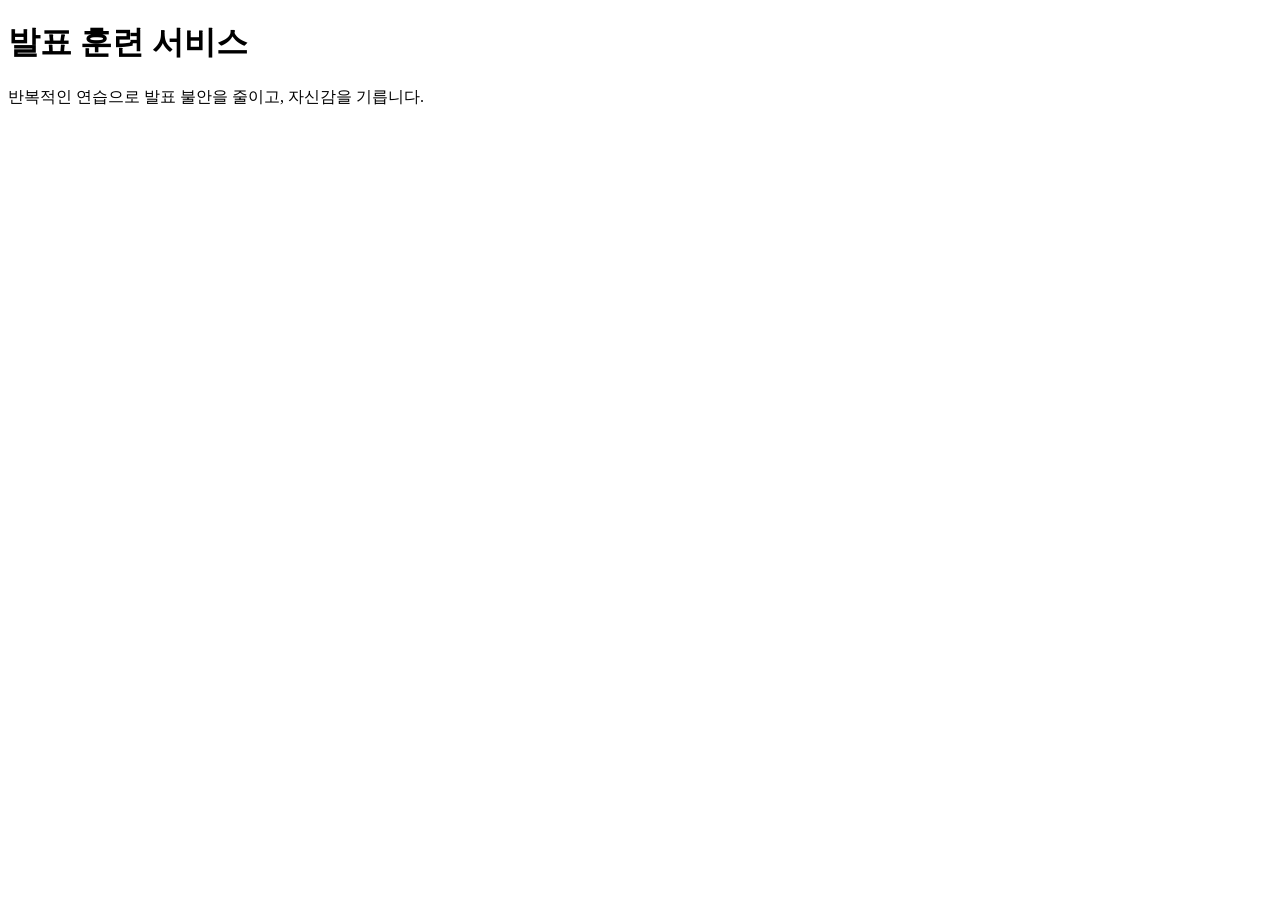
==== index.html @ d2996828 "내 웹 서비스 제목과 설명 입력" ====
<!doctype html>
<html lang="ko">
  <head>
    <meta charset="UTF-8" />
    <title>Re:hear</title>
  </head>

  <body>
    <h1>발표 훈련 서비스</h1>
    <p>반복적인 연습으로 발표 불안을 줄이고, 자신감을 기릅니다.</p>
  </body>
</html>
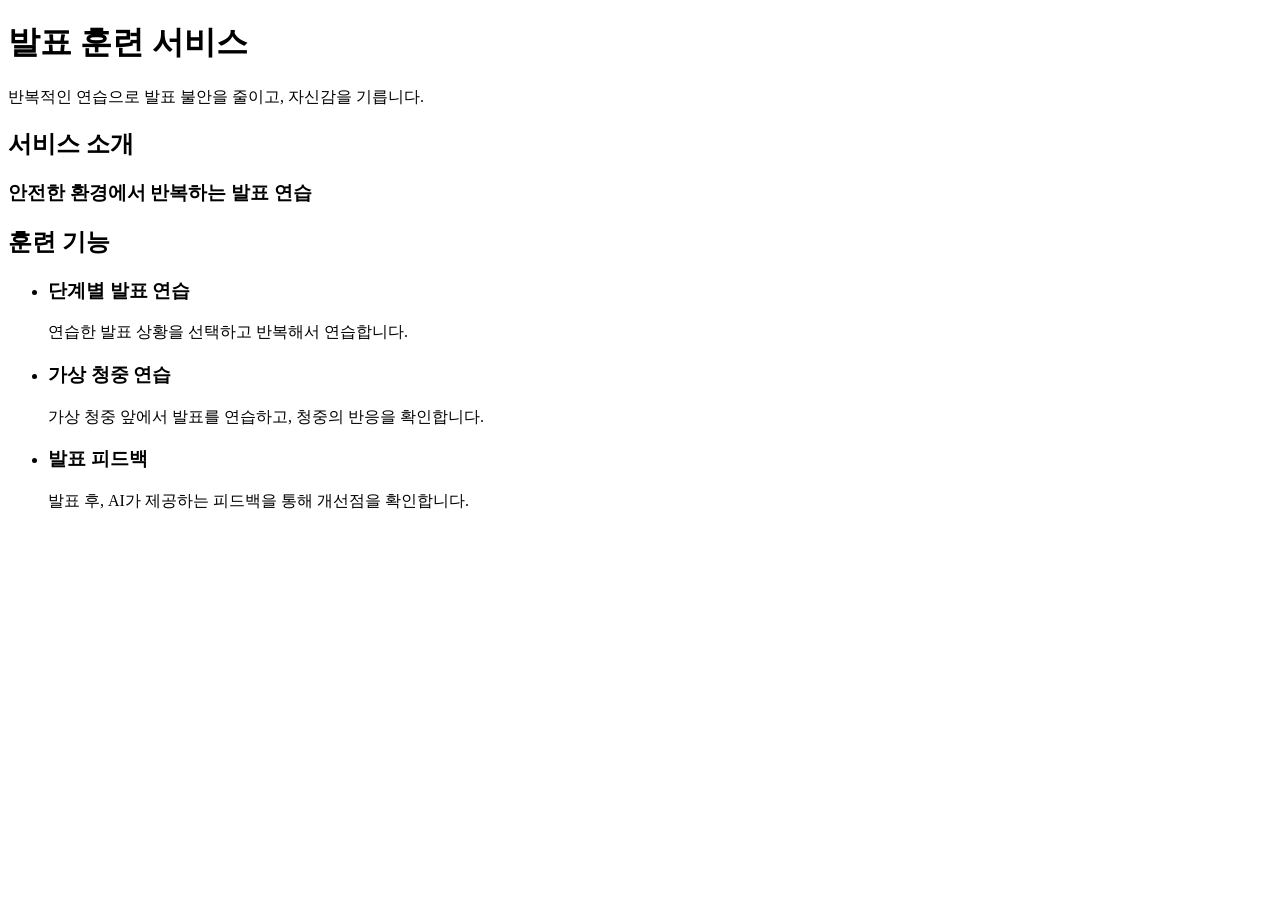
==== commit 34d22d8a: "h2기능, 3가지 li" ====
--- a/index.html
+++ b/index.html
@@ -6,7 +6,28 @@
   </head>
 
   <body>
-    <h1>발표 훈련 서비스</h1>
-    <p>반복적인 연습으로 발표 불안을 줄이고, 자신감을 기릅니다.</p>
+    <header>
+      <h1>발표 훈련 서비스</h1>
+      <p>반복적인 연습으로 발표 불안을 줄이고, 자신감을 기릅니다.</p>
+    </header>
+
+    <h2>서비스 소개</h2>
+    <h3>안전한 환경에서 반복하는 발표 연습</h3>
+
+    <h2>훈련 기능</h2>
+    <ul>
+      <li>
+        <h3>단계별 발표 연습</h3>
+        <p>연습한 발표 상황을 선택하고 반복해서 연습합니다.</p>
+      </li>
+      <li>
+        <h3>가상 청중 연습</h3>
+        <p>가상 청중 앞에서 발표를 연습하고, 청중의 반응을 확인합니다.</p>
+      </li>
+      <li>
+        <h3>발표 피드백</h3>
+        <p>발표 후, AI가 제공하는 피드백을 통해 개선점을 확인합니다.</p>
+      </li>
+    </ul>
   </body>
 </html>
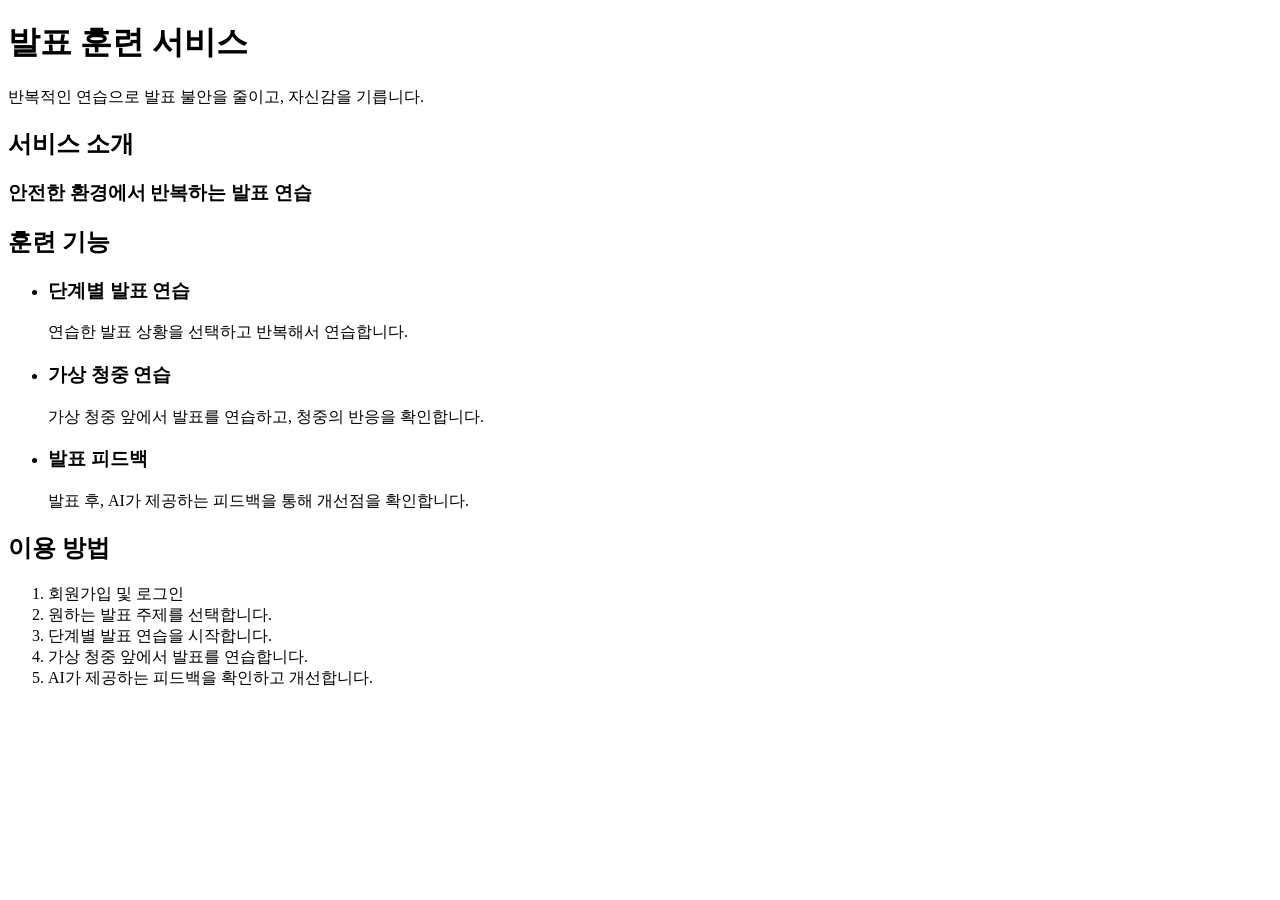
==== commit c45ec47d: "이용 방법" ====
--- a/index.html
+++ b/index.html
@@ -29,5 +29,14 @@
         <p>발표 후, AI가 제공하는 피드백을 통해 개선점을 확인합니다.</p>
       </li>
     </ul>
+
+    <h2>이용 방법</h2>
+    <ol>
+      <li>회원가입 및 로그인</li>
+      <li>원하는 발표 주제를 선택합니다.</li>
+      <li>단계별 발표 연습을 시작합니다.</li>
+      <li>가상 청중 앞에서 발표를 연습합니다.</li>
+      <li>AI가 제공하는 피드백을 확인하고 개선합니다.</li>
+    </ol>
   </body>
 </html>
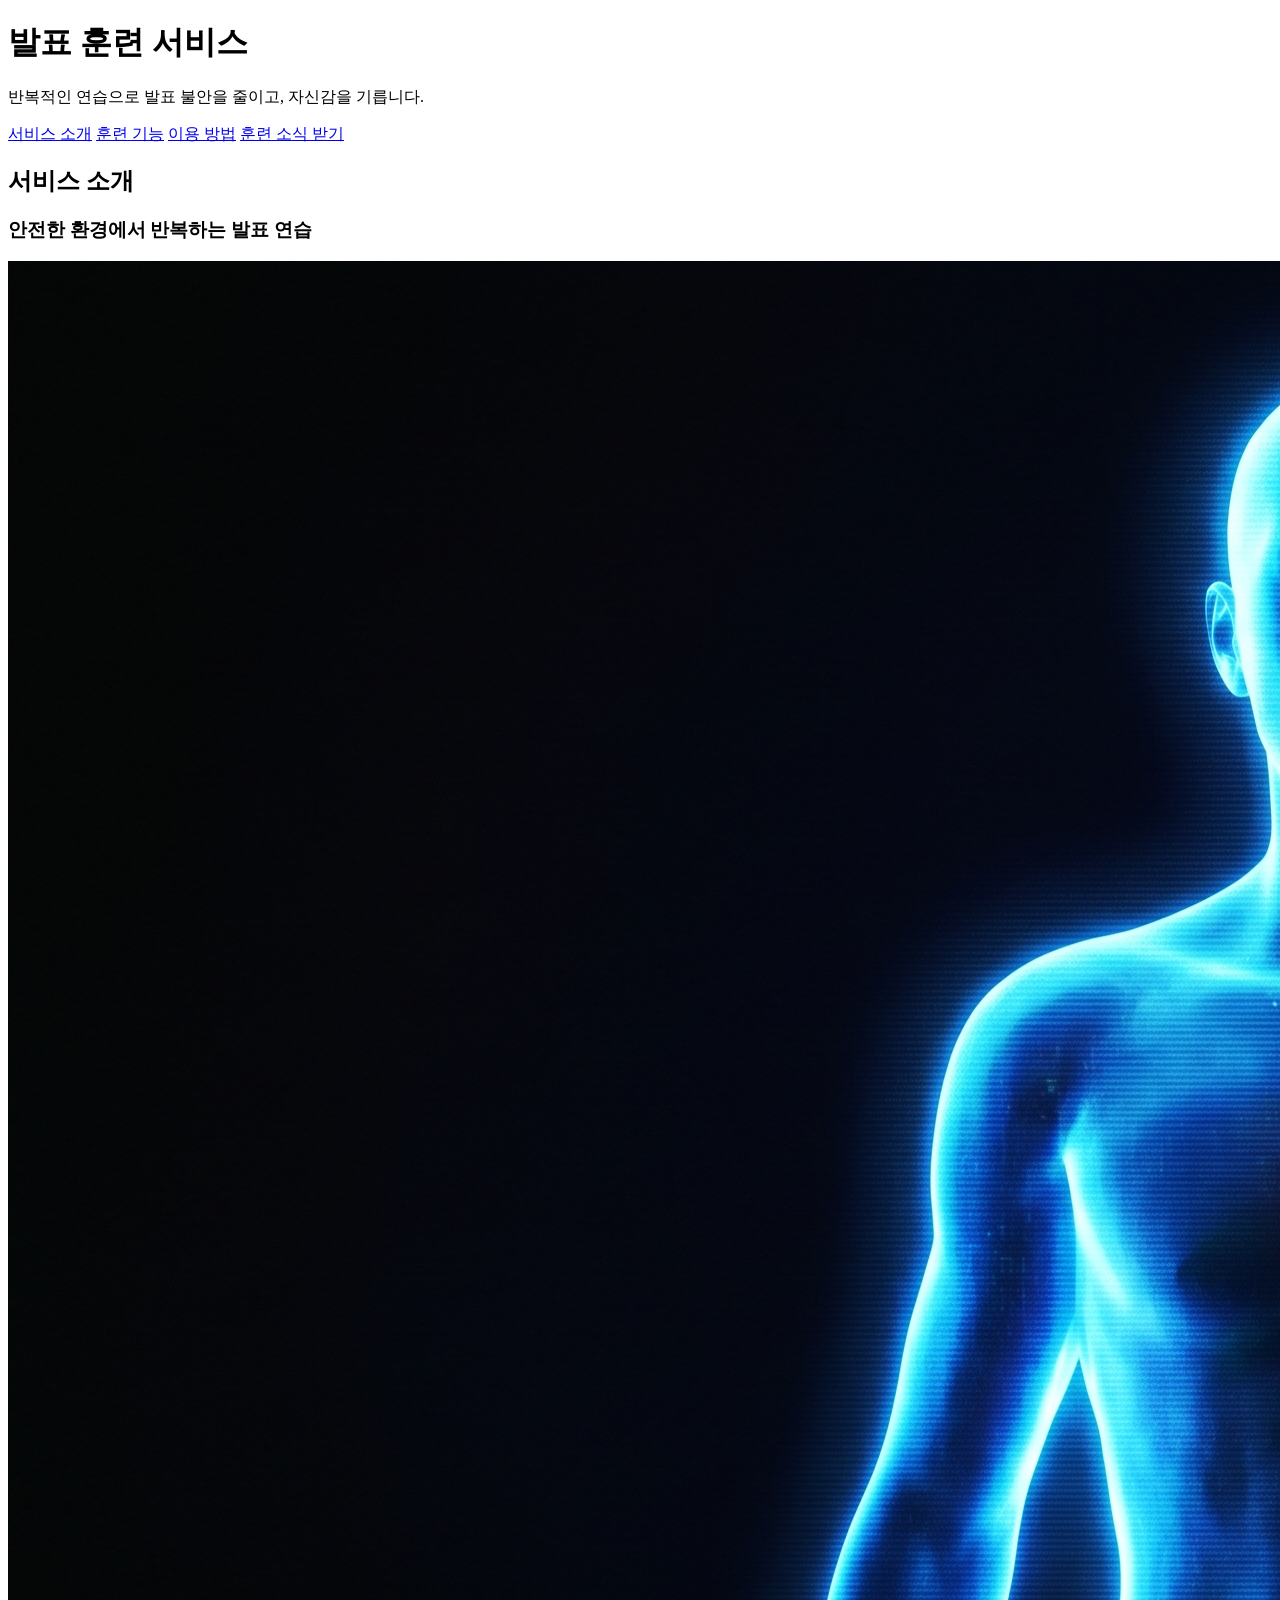
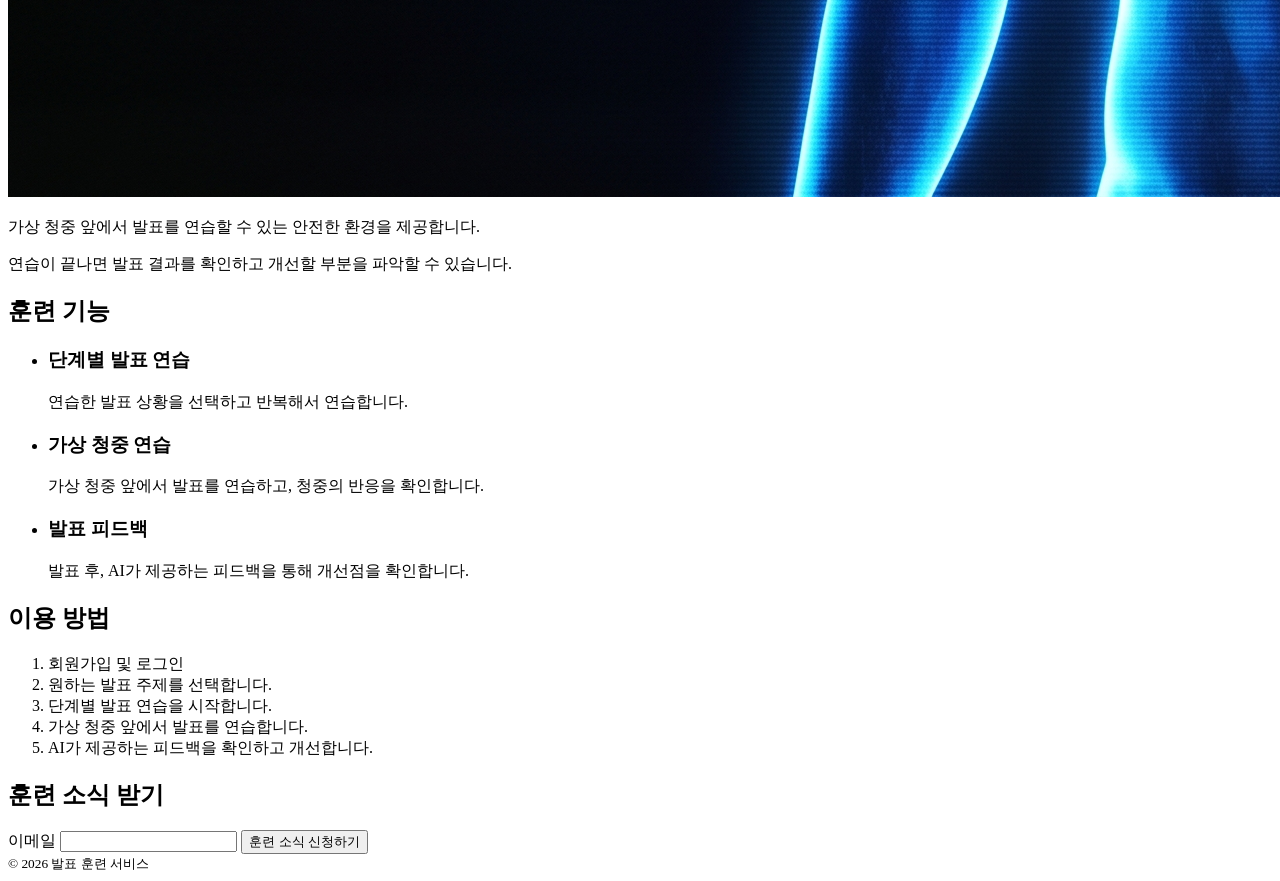
==== commit 989ef940: "2주차 작업" ====
--- a/index.html
+++ b/index.html
@@ -9,34 +9,64 @@
     <header>
       <h1>발표 훈련 서비스</h1>
       <p>반복적인 연습으로 발표 불안을 줄이고, 자신감을 기릅니다.</p>
+
+      <nav aria-label="주요 메뉴">
+        <a href="#about">서비스 소개</a>
+        <a href="#features">훈련 기능</a>
+        <a href="#steps">이용 방법</a>
+        <a href="#subscribe">훈련 소식 받기</a>
+      </nav>
     </header>
 
-    <h2>서비스 소개</h2>
-    <h3>안전한 환경에서 반복하는 발표 연습</h3>
+    <main>
+      <section id="about">
+        <h2>서비스 소개</h2>
+        <h3>안전한 환경에서 반복하는 발표 연습</h3>
+        <img src="assets/images/Q8GOXqxz.jpeg" alt="ai 생성 이미지" />
+        <p>가상 청중 앞에서 발표를 연습할 수 있는 안전한 환경을 제공합니다.</p>
+        <p>
+          연습이 끝나면 발표 결과를 확인하고 개선할 부분을 파악할 수 있습니다.
+        </p>
+      </section>
+      <section id="features">
+        <h2>훈련 기능</h2>
+        <ul>
+          <li>
+            <h3>단계별 발표 연습</h3>
+            <p>연습한 발표 상황을 선택하고 반복해서 연습합니다.</p>
+          </li>
+          <li>
+            <h3>가상 청중 연습</h3>
+            <p>가상 청중 앞에서 발표를 연습하고, 청중의 반응을 확인합니다.</p>
+          </li>
+          <li>
+            <h3>발표 피드백</h3>
+            <p>발표 후, AI가 제공하는 피드백을 통해 개선점을 확인합니다.</p>
+          </li>
+        </ul>
+      </section>
+      <section id="steps">
+        <h2>이용 방법</h2>
+        <ol>
+          <li>회원가입 및 로그인</li>
+          <li>원하는 발표 주제를 선택합니다.</li>
+          <li>단계별 발표 연습을 시작합니다.</li>
+          <li>가상 청중 앞에서 발표를 연습합니다.</li>
+          <li>AI가 제공하는 피드백을 확인하고 개선합니다.</li>
+        </ol>
+      </section>
+      <section id="subscribe">
+        <h2>훈련 소식 받기</h2>
+        <form>
+          <label for="email">이메일</label>
+          <input type="email" id="email" name="email" />
+          <button type="submit">훈련 소식 신청하기</button>
+        </form>
+      </section>
+    </main>
 
-    <h2>훈련 기능</h2>
-    <ul>
-      <li>
-        <h3>단계별 발표 연습</h3>
-        <p>연습한 발표 상황을 선택하고 반복해서 연습합니다.</p>
-      </li>
-      <li>
-        <h3>가상 청중 연습</h3>
-        <p>가상 청중 앞에서 발표를 연습하고, 청중의 반응을 확인합니다.</p>
-      </li>
-      <li>
-        <h3>발표 피드백</h3>
-        <p>발표 후, AI가 제공하는 피드백을 통해 개선점을 확인합니다.</p>
-      </li>
-    </ul>
-
-    <h2>이용 방법</h2>
-    <ol>
-      <li>회원가입 및 로그인</li>
-      <li>원하는 발표 주제를 선택합니다.</li>
-      <li>단계별 발표 연습을 시작합니다.</li>
-      <li>가상 청중 앞에서 발표를 연습합니다.</li>
-      <li>AI가 제공하는 피드백을 확인하고 개선합니다.</li>
-    </ol>
+    <footer>
+      <small>© 2026 발표 훈련 서비스</small>
+    </footer>
   </body>
 </html>
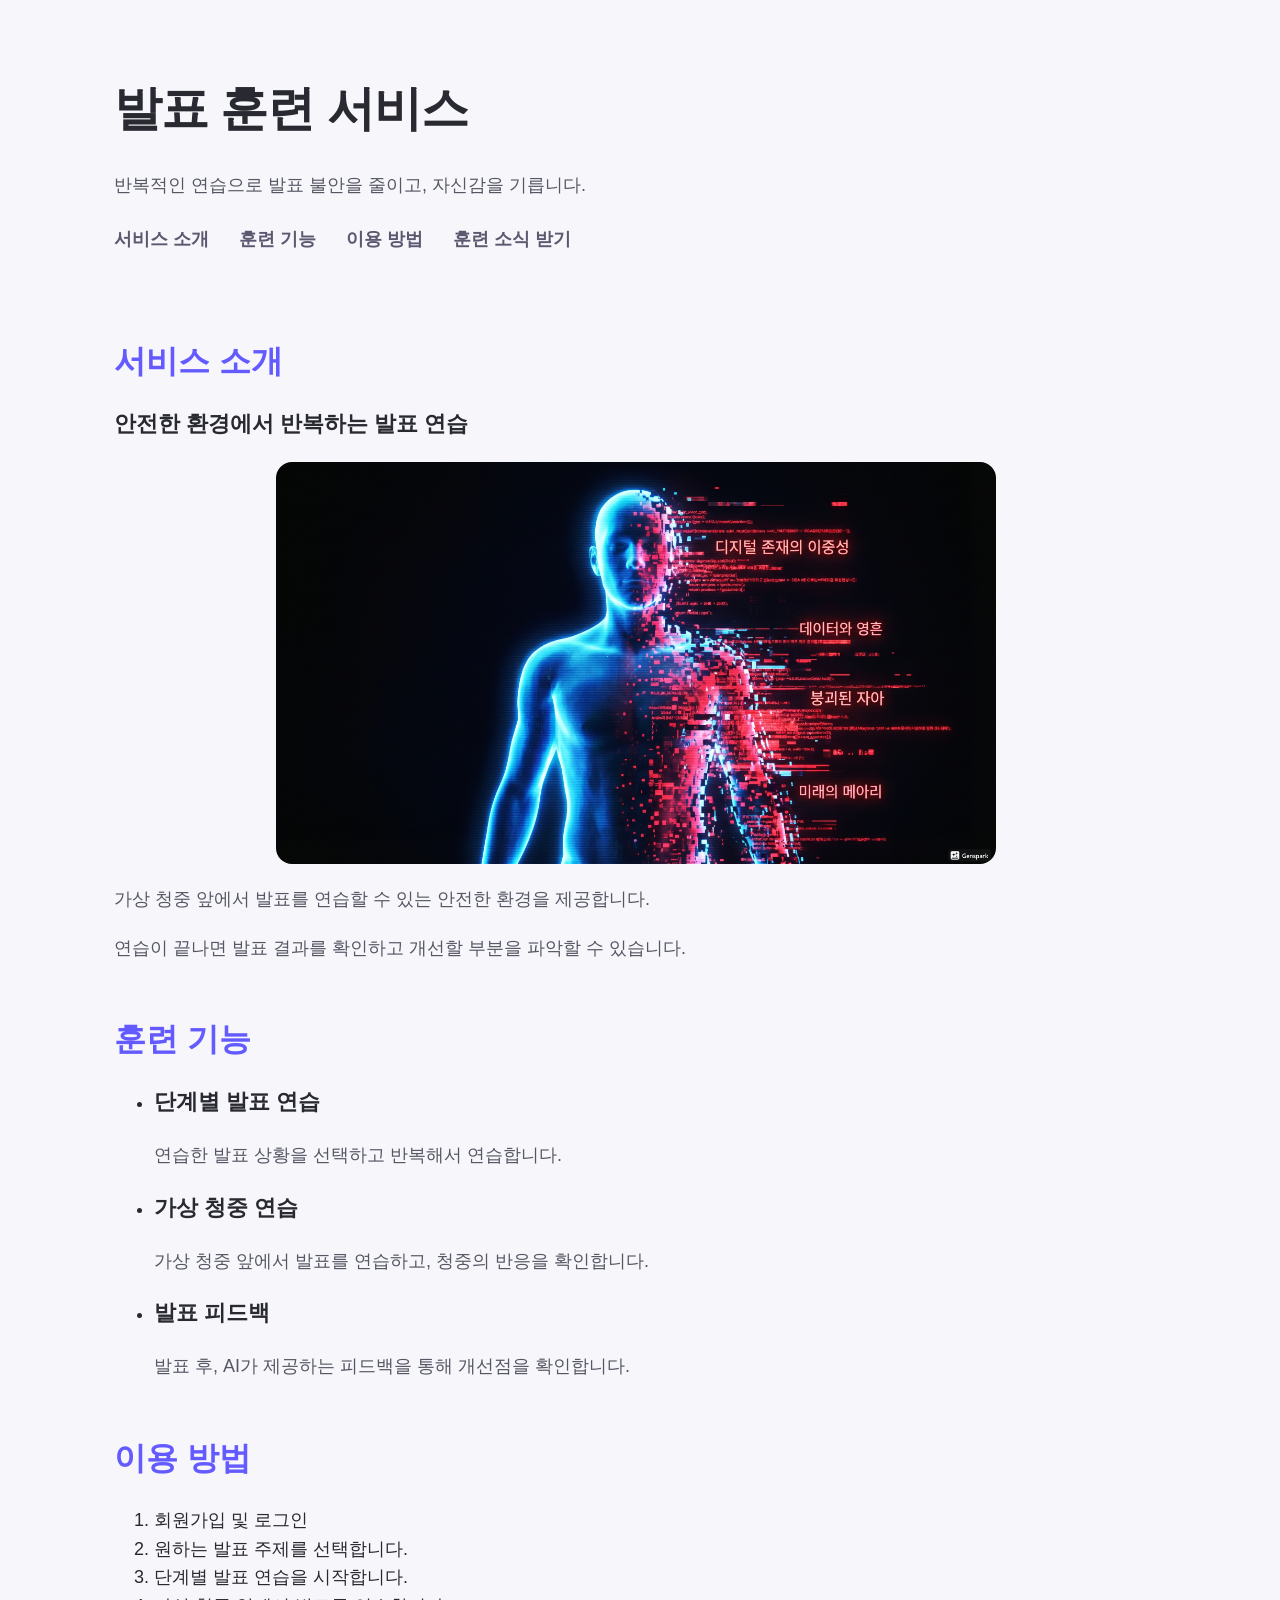
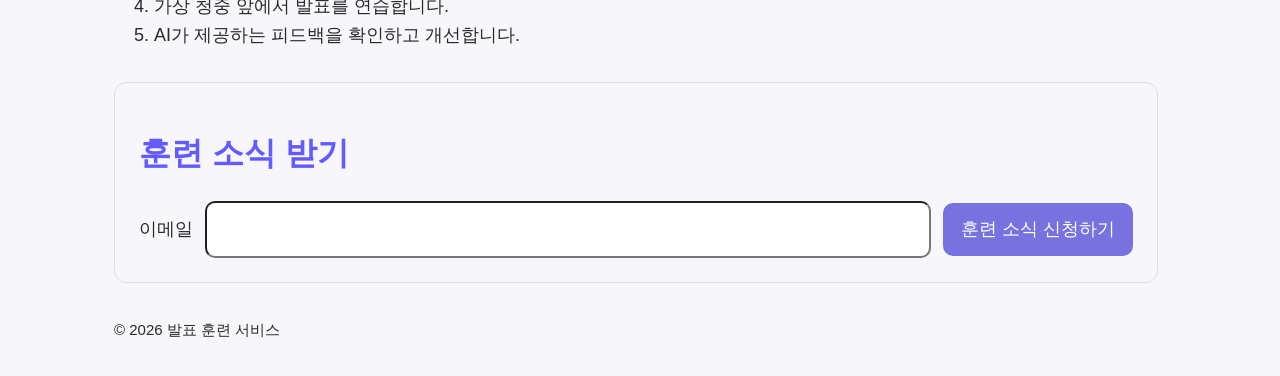
==== commit e1904ed6: "3주차 css 실습" ====
--- a/index.html
+++ b/index.html
@@ -3,9 +3,16 @@
   <head>
     <meta charset="UTF-8" />
     <title>Re:hear</title>
+    <link rel="stylesheet" href="style.css" />
   </head>
 
   <body>
+    <!--
+    사용자: 발표 불안이 있어 발표 훈련을 받으라는 사람
+    목적: 발표 훈련의 기능과 진행 방법을 이해한다
+    핵심 행동: 이메일을 입력해 발표 훈련 소식을 신청한다
+    정보 순서: 서비스 소개 > 훈련 기능 > 이용 방법 > 훈련 소식 받기
+    -->
     <header>
       <h1>발표 훈련 서비스</h1>
       <p>반복적인 연습으로 발표 불안을 줄이고, 자신감을 기릅니다.</p>
@@ -55,7 +62,7 @@
           <li>AI가 제공하는 피드백을 확인하고 개선합니다.</li>
         </ol>
       </section>
-      <section id="subscribe">
+      <section id="subscribe" class="subscribe-card">
         <h2>훈련 소식 받기</h2>
         <form>
           <label for="email">이메일</label>
--- a/style.css
+++ b/style.css
@@ -0,0 +1,132 @@
+body {
+  color: #292a31;
+  font-family: "Noto Sans KR", sans-serif;
+  font-size: 18px;
+  line-height: 1.6;
+  margin: 0;
+  background-color: #f7f7fb;
+}
+header,
+main,
+footer {
+  max-width: 1100px;
+  margin: 0 auto;
+  padding-left: 24px;
+  padding-right: 32px;
+}
+img {
+  display: block;
+  width: 100%;
+  max-width: 720px;
+  height: auto;
+  margin: 20px auto;
+  border-radius: 16px;
+}
+header {
+  padding-top: 48px;
+  padding-bottom: 32px;
+}
+section {
+  margin-top: 56px;
+}
+footer {
+  padding-top: 32px;
+  padding-bottom: 32px;
+}
+nav {
+  display: flex;
+  gap: 30px;
+  margin-top: 24px;
+}
+nav a {
+  color: #5b5870;
+  font-weight: 700;
+  text-decoration: none;
+}
+h1 {
+  font-size: 48px;
+  font-weight: 800;
+  line-height: 1.2;
+  letter-spacing: -0.02em;
+}
+h2 {
+  color: #635bff;
+  font-size: 32px;
+  font-weight: 800;
+  line-height: 1.3;
+}
+h3 {
+  font-size: 22px;
+  font-weight: 700;
+  line-height: 1.4;
+}
+p {
+  color: #555764;
+  line-height: 1.7;
+}
+.feature-list {
+  list-style-type: none;
+  padding-left: 0;
+  margin: 0;
+  display: flex;
+  align-items: stretch;
+  gap: 24px;
+}
+.feature-card {
+  flex: 1;
+  padding: 20px 24px;
+  margin-bottom: 0;
+  bottom: 1px solid #deddea;
+  border-radius: 12px;
+  background-color: #f4f3ff;
+}
+*,
+*::before,
+*::after {
+  box-sizing: border-box;
+}
+.subscribe-card {
+  padding: 24px;
+  margin-top: 32px;
+  border-color: #f4f3ff;
+  border: 1px solid #deddea;
+  border-radius: 12px;
+}
+form {
+  display: flex;
+  align-items: center;
+  gap: 12px;
+}
+input {
+  flex: 1;
+  min-width: 0;
+  font-size: 16px;
+  padding: 12px;
+  margin-bottom: 0;
+  bottom: 1px solid #b8b7c5;
+  border-radius: 10px;
+}
+input,
+button {
+  font: inherit;
+}
+button {
+  padding: 12px 18px;
+  border: 0;
+  border-radius: 10px;
+  color: #ffffff;
+  background-color: #7872e0;
+  cursor: pointer;
+}
+button:hover {
+  background-color: #4b43db;
+}
+button:focus,
+input:focus {
+  outline: 3px solid #b9b5ff;
+  outline-offset: 2px;
+}
+
+button:active {
+  transform: translateY(1px);
+}
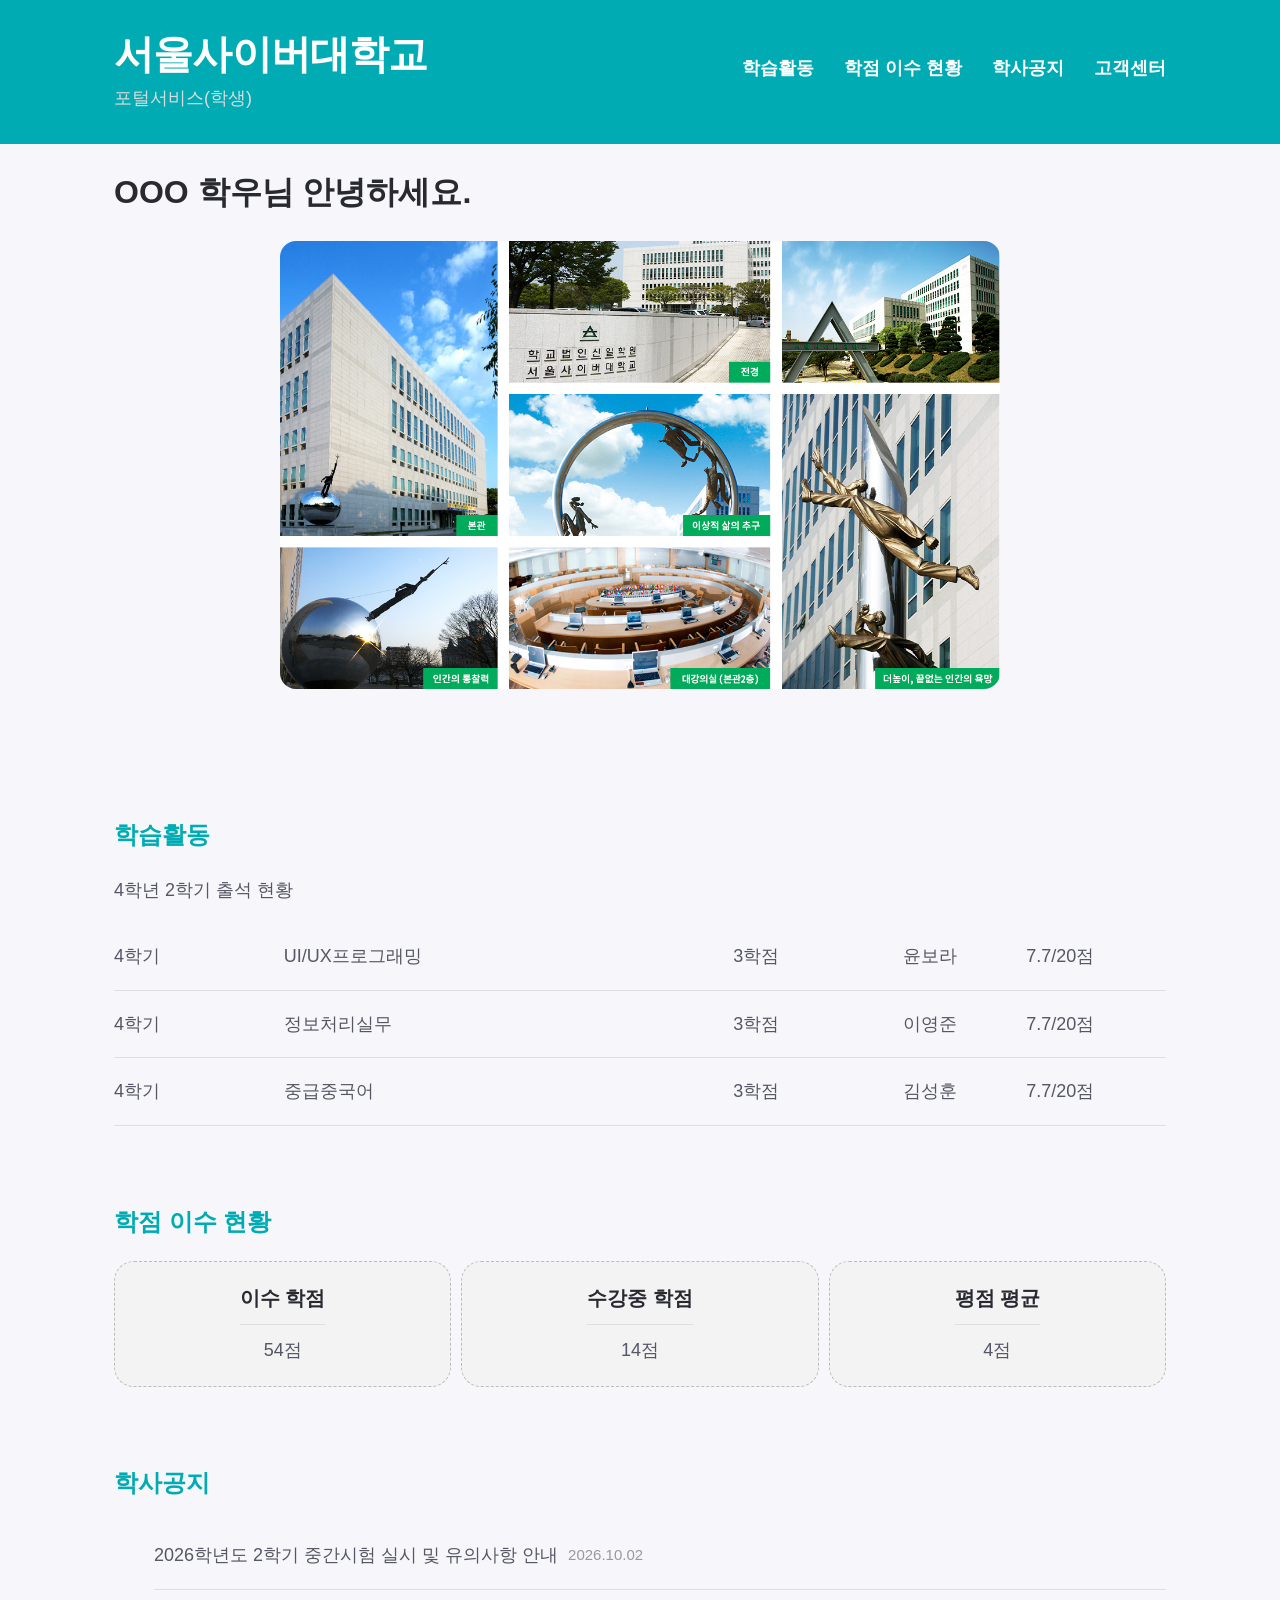
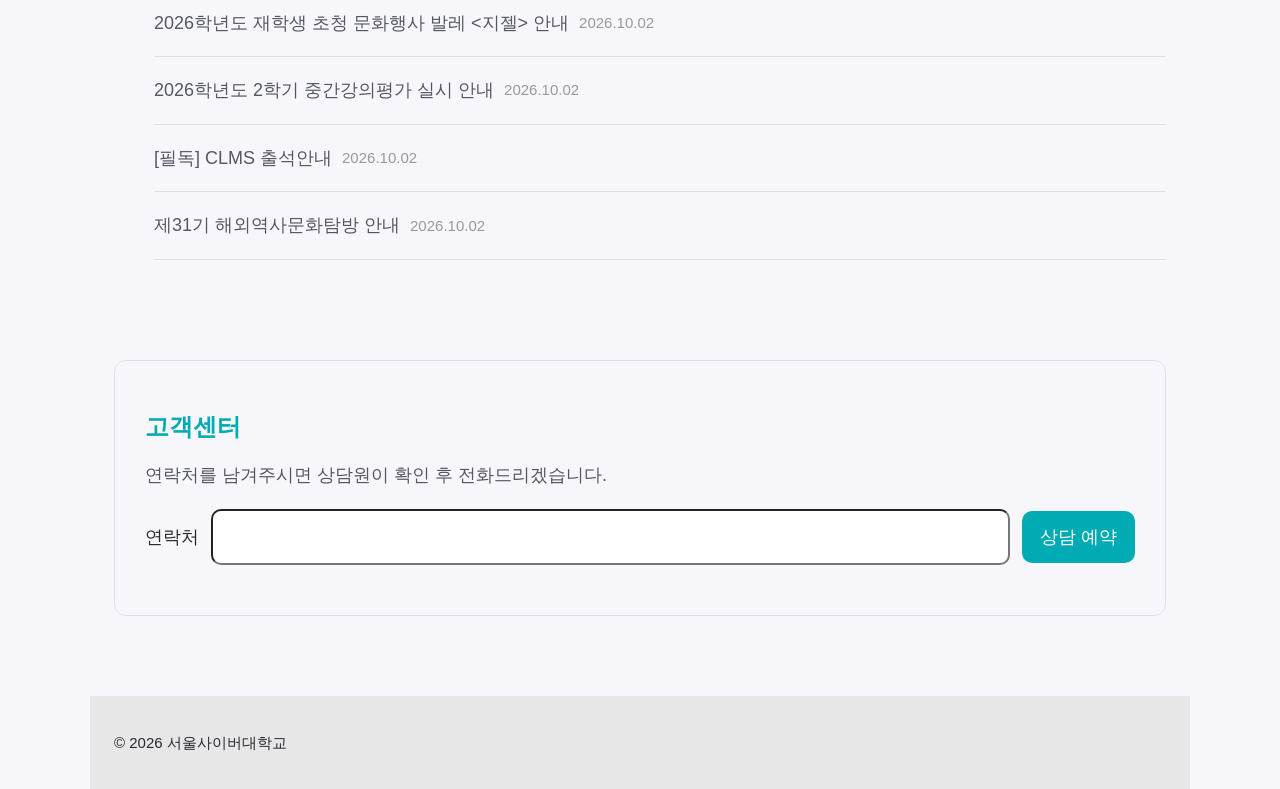
==== commit 83368dda: "4주차 | 반응형 웹페이지 구현 - 1주차 과제 피드백 내용 반영 - 4주차 과제 작업" ====
--- a/index.html
+++ b/index.html
@@ -4,76 +4,112 @@
     <meta charset="UTF-8" />
     <title>Re:hear</title>
     <link rel="stylesheet" href="style.css" />
+    <link rel="stylesheet" href="media.css" />
+    <meta name="viewport" content="width=device-width, initial-scale=1.0" />
   </head>
 
   <body>
-    <!--
-    사용자: 발표 불안이 있어 발표 훈련을 받으라는 사람
-    목적: 발표 훈련의 기능과 진행 방법을 이해한다
-    핵심 행동: 이메일을 입력해 발표 훈련 소식을 신청한다
-    정보 순서: 서비스 소개 > 훈련 기능 > 이용 방법 > 훈련 소식 받기
-    -->
     <header>
-      <h1>발표 훈련 서비스</h1>
-      <p>반복적인 연습으로 발표 불안을 줄이고, 자신감을 기릅니다.</p>
+      <div class="inner">
+        <div class="title">
+          <h1>서울사이버대학교</h1>
+          <p>포털서비스(학생)</p>
+        </div>
 
-      <nav aria-label="주요 메뉴">
-        <a href="#about">서비스 소개</a>
-        <a href="#features">훈련 기능</a>
-        <a href="#steps">이용 방법</a>
-        <a href="#subscribe">훈련 소식 받기</a>
-      </nav>
+        <nav aria-label="주요 메뉴">
+          <a href="#about">학습활동</a>
+          <a href="#score">학점 이수 현황</a>
+          <a href="#steps">학사공지</a>
+          <a href="#subscribe">고객센터</a>
+        </nav>
+      </div>
     </header>
 
     <main>
+      <h2>OOO 학우님 안녕하세요.</h2>
+      <img src="assets/images/img_campus1.jpg" alt="ai 생성 이미지" />
       <section id="about">
-        <h2>서비스 소개</h2>
-        <h3>안전한 환경에서 반복하는 발표 연습</h3>
-        <img src="assets/images/Q8GOXqxz.jpeg" alt="ai 생성 이미지" />
-        <p>가상 청중 앞에서 발표를 연습할 수 있는 안전한 환경을 제공합니다.</p>
-        <p>
-          연습이 끝나면 발표 결과를 확인하고 개선할 부분을 파악할 수 있습니다.
-        </p>
-      </section>
-      <section id="features">
-        <h2>훈련 기능</h2>
-        <ul>
+        <h3>학습활동</h3>
+        <p>4학년 2학기 출석 현황</p>
+        <ol class="about-list">
           <li>
-            <h3>단계별 발표 연습</h3>
-            <p>연습한 발표 상황을 선택하고 반복해서 연습합니다.</p>
+            <p>4학기</p>
+            <p>UI/UX프로그래밍</p>
+            <p>3학점</p>
+            <p>윤보라</p>
+            <p>7.7/20점</p>
           </li>
           <li>
-            <h3>가상 청중 연습</h3>
-            <p>가상 청중 앞에서 발표를 연습하고, 청중의 반응을 확인합니다.</p>
+            <p>4학기</p>
+            <p>정보처리실무</p>
+            <p>3학점</p>
+            <p>이영준</p>
+            <p>7.7/20점</p>
           </li>
           <li>
-            <h3>발표 피드백</h3>
-            <p>발표 후, AI가 제공하는 피드백을 통해 개선점을 확인합니다.</p>
+            <p>4학기</p>
+            <p>중급중국어</p>
+            <p>3학점</p>
+            <p>김성훈</p>
+            <p>7.7/20점</p>
+          </li>
+        </ol>
+      </section>
+      <section id="score">
+        <h3>학점 이수 현황</h3>
+        <ul class="features-list">
+          <li>
+            <h4>이수 학점</h4>
+            <p>54점</p>
+          </li>
+          <li>
+            <h4>수강중 학점</h4>
+            <p>14점</p>
+          </li>
+          <li>
+            <h4>평점 평균</h4>
+            <p>4점</p>
           </li>
         </ul>
       </section>
       <section id="steps">
-        <h2>이용 방법</h2>
-        <ol>
-          <li>회원가입 및 로그인</li>
-          <li>원하는 발표 주제를 선택합니다.</li>
-          <li>단계별 발표 연습을 시작합니다.</li>
-          <li>가상 청중 앞에서 발표를 연습합니다.</li>
-          <li>AI가 제공하는 피드백을 확인하고 개선합니다.</li>
+        <h3>학사공지</h3>
+        <ol class="steps-list">
+          <li>
+            <p>2026학년도 2학기 중간시험 실시 및 유의사항 안내</p>
+            <span>2026.10.02</span>
+          </li>
+          <li>
+            <p>2026학년도 재학생 초청 문화행사 발레 <지젤> 안내</p>
+            <span>2026.10.02</span>
+          </li>
+          <li>
+            <p>2026학년도 2학기 중간강의평가 실시 안내</p>
+            <span>2026.10.02</span>
+          </li>
+          <li>
+            <p>[필독] CLMS 출석안내</p>
+            <span>2026.10.02</span>
+          </li>
+          <li>
+            <p>제31기 해외역사문화탐방 안내</p>
+            <span>2026.10.02</span>
+          </li>
         </ol>
       </section>
       <section id="subscribe" class="subscribe-card">
-        <h2>훈련 소식 받기</h2>
+        <h3>고객센터</h3>
+        <p>연락처를 남겨주시면 상담원이 확인 후 전화드리겠습니다.</p>
         <form>
-          <label for="email">이메일</label>
-          <input type="email" id="email" name="email" />
-          <button type="submit">훈련 소식 신청하기</button>
+          <label for="tel">연락처</label>
+          <input type="tel" id="tel" name="tel" />
+          <button type="submit">상담 예약</button>
         </form>
       </section>
     </main>
 
     <footer>
-      <small>© 2026 발표 훈련 서비스</small>
+      <small>© 2026 서울사이버대학교</small>
     </footer>
   </body>
 </html>
--- a/style.css
+++ b/style.css
@@ -4,34 +4,59 @@
   font-size: 18px;
   line-height: 1.6;
   margin: 0;
+  padding: 0;
   background-color: #f7f7fb;
 }
-header,
 main,
 footer {
   max-width: 1100px;
   margin: 0 auto;
   padding-left: 24px;
-  padding-right: 32px;
+  padding-right: 24px;
 }
 img {
   display: block;
   width: 100%;
   max-width: 720px;
   height: auto;
-  margin: 20px auto;
+  margin: 20px auto 50px;
   border-radius: 16px;
 }
 header {
-  padding-top: 48px;
-  padding-bottom: 32px;
+  width: 100%;
+  background-color: #00abb3;
+}
+header .inner {
+  display: flex;
+  justify-content: space-between;
+  max-width: 1100px;
+  margin: 0 auto;
+  padding: 30px 24px;
+}
+header .title {
+  display: flex;
+  flex-direction: column;
+}
+header p {
+  margin: 5px 0 0;
+  color: #dbdbdb;
+}
+header h1 {
+  font-size: 40px;
+  font-weight: 800;
+  line-height: 1.2;
+  letter-spacing: -0.02em;
+  margin: 0;
+  color: #ffffff;
 }
 section {
-  margin-top: 56px;
+  padding-top: 56px;
 }
 footer {
   padding-top: 32px;
   padding-bottom: 32px;
+  background-color: #e7e7e7;
+  margin-top: 80px;
 }
 nav {
   display: flex;
@@ -39,38 +64,80 @@
   margin-top: 24px;
 }
 nav a {
-  color: #5b5870;
+  color: #ffffff;
   font-weight: 700;
   text-decoration: none;
 }
-h1 {
-  font-size: 48px;
-  font-weight: 800;
-  line-height: 1.2;
-  letter-spacing: -0.02em;
-}
 h2 {
-  color: #635bff;
   font-size: 32px;
+  font-weight: 700;
+  line-height: 1.4;
+}
+h3 {
+  font-size: 24px;
   font-weight: 800;
   line-height: 1.3;
-}
-h3 {
-  font-size: 22px;
-  font-weight: 700;
-  line-height: 1.4;
+  color: #00abb3;
 }
 p {
   color: #555764;
   line-height: 1.7;
 }
-.feature-list {
+.about-list {
+  padding: 0;
+  margin: 0;
+}
+.about-list li {
+  display: flex;
+  align-items: center;
+  gap: 30px;
+  white-space: nowrap;
+  border-bottom: 1px solid #dfdfdf;
+}
+.about-list li p:nth-child(1) {
+  width: 15%;
+}
+.about-list li p:nth-child(2) {
+  width: 45%;
+}
+.about-list li p:nth-child(3) {
+  width: 15%;
+}
+.about-list li p:nth-child(4) {
+  width: 10%;
+}
+.about-list li p:nth-child(5) {
+  width: 15%;
+}
+.features-list {
   list-style-type: none;
   padding-left: 0;
   margin: 0;
-  display: flex;
-  align-items: stretch;
-  gap: 24px;
+  display: grid;
+  grid-auto-flow: column;
+  align-items: center;
+  gap: 10px;
+  justify-content: stretch;
+}
+.features-list li {
+  display: flex;
+  flex-direction: column;
+  align-items: center;
+  background: #f3f3f3;
+  padding: 20px;
+  border-radius: 20px;
+  border: 1px dashed #bcbcbc;
+}
+.features-list li h4 {
+  margin: 0;
+  font-size: 20px;
+  padding-bottom: 10px;
+  margin-bottom: 10px;
+  border-bottom: 1px solid #dfdfdf;
+}
+.features-list li p {
+  margin: 0;
+  font-size: 18px;
 }
 .feature-card {
   flex: 1;
@@ -80,17 +147,30 @@
   border-radius: 12px;
   background-color: #f4f3ff;
 }
+.steps-list li {
+  display: flex;
+  align-items: center;
+  gap: 10px;
+  border-bottom: 1px solid #dfdfdf;
+}
+.steps-list li span {
+  font-size: 15px;
+  color: #999999;
+}
 *,
 *::before,
 *::after {
   box-sizing: border-box;
 }
 .subscribe-card {
-  padding: 24px;
-  margin-top: 32px;
+  padding: 50px 30px;
+  margin-top: 100px;
   border-color: #f4f3ff;
   border: 1px solid #deddea;
   border-radius: 12px;
+}
+.subscribe-card h3 {
+  margin: 0;
 }
 form {
   display: flex;
@@ -115,15 +195,15 @@
   border: 0;
   border-radius: 10px;
   color: #ffffff;
-  background-color: #7872e0;
+  background-color: #00abb3;
   cursor: pointer;
 }
 button:hover {
-  background-color: #4b43db;
+  background-color: #008b92;
 }
 button:focus,
 input:focus {
-  outline: 3px solid #b9b5ff;
+  outline: 3px solid #8be2e7;
   outline-offset: 2px;
 }
 
--- a/media.css
+++ b/media.css
@@ -0,0 +1,193 @@
+@media (max-width: 1100px) {
+  header .inner {
+    padding: 24px 20px;
+  }
+  header h1 {
+    font-size: 30px;
+  }
+  header p {
+    font-size: 16px;
+  }
+  nav a {
+    font-size: 18px;
+  }
+  section {
+    padding-top: 50px;
+  }
+  h2 {
+    font-size: 24px;
+  }
+  h3 {
+    font-size: 20px;
+  }
+  p {
+    font-size: 16px;
+  }
+  input {
+    font-size: 16px;
+    padding: 8px;
+  }
+  label {
+    font-size: 16px;
+  }
+  button {
+    padding: 12px 20px;
+    font-size: 16px;
+  }
+  .features-list li h4 {
+    font-size: 18px;
+  }
+  .features-list li p {
+    font-size: 16px;
+  }
+}
+@media (max-width: 768px) {
+  main,
+  footer {
+    padding-left: 18px;
+    padding-right: 18px;
+  }
+  header .inner {
+    flex-direction: column;
+    justify-content: center;
+    padding: 20px 18px;
+  }
+  header .title {
+    flex-direction: row;
+    gap: 10px;
+  }
+  header h1 {
+    font-size: 26px;
+  }
+  header p {
+    font-size: 14px;
+  }
+  nav {
+    justify-content: space-around;
+    margin-top: 16px;
+    gap: 10px;
+  }
+  nav a {
+    font-size: 16px;
+  }
+  section {
+    padding-top: 40px;
+  }
+  h2 {
+    font-size: 20px;
+  }
+  h3 {
+    font-size: 16px;
+    margin: 10px 0;
+  }
+  p {
+    font-size: 14px;
+  }
+  img {
+    margin: 20px auto 40px;
+    border-radius: 12px;
+  }
+  .about-list li {
+    gap: 10px;
+  }
+  .steps-list {
+    margin: 0;
+    padding: 0;
+  }
+  .steps-list li {
+    justify-content: space-between;
+  }
+  .features-list li {
+    padding: 16px;
+  }
+  .features-list li h4 {
+    font-size: 16px;
+  }
+  .features-list li p {
+    font-size: 15px;
+  }
+  .subscribe-card {
+    padding: 30px 24px;
+    margin-top: 80px;
+  }
+  input {
+    font-size: 14px;
+    padding: 4px;
+  }
+  label {
+    font-size: 15px;
+  }
+  button {
+    padding: 6px 18px;
+    font-size: 14px;
+  }
+  footer {
+    margin-top: 60px;
+  }
+}
+@media (max-width: 390px) {
+  header .inner {
+    padding: 16px 18px;
+  }
+  header .title {
+    gap: 6px;
+    align-items: center;
+  }
+  header h1 {
+    font-size: 22px;
+  }
+  header p {
+    font-size: 13px;
+    margin: 0;
+  }
+  nav {
+    justify-content: space-around;
+    margin-top: 12px;
+    gap: 0;
+  }
+  nav a {
+    font-size: 13px;
+  }
+  section {
+    padding-top: 40px;
+  }
+  h2 {
+    font-size: 18px;
+  }
+  .features-list {
+    gap: 6px;
+  }
+  .features-list li {
+    padding: 14px 10px;
+  }
+  .features-list li h4 {
+    font-size: 14px;
+  }
+  .steps-list li {
+    flex-direction: column-reverse;
+    gap: 0;
+    align-items: flex-start;
+    padding: 6px 0;
+  }
+  .steps-list li p {
+    margin: 0;
+  }
+  .steps-list li span {
+    font-size: 13px;
+  }
+  .subscribe-card {
+    padding: 16px 20px;
+    margin-top: 50px;
+  }
+  .subscribe-card p {
+    margin-top: 0;
+  }
+  form {
+    flex-wrap: wrap;
+    margin-top: 20px;
+  }
+  form button {
+    width: 100%;
+    padding: 8px 18px;
+  }
+}
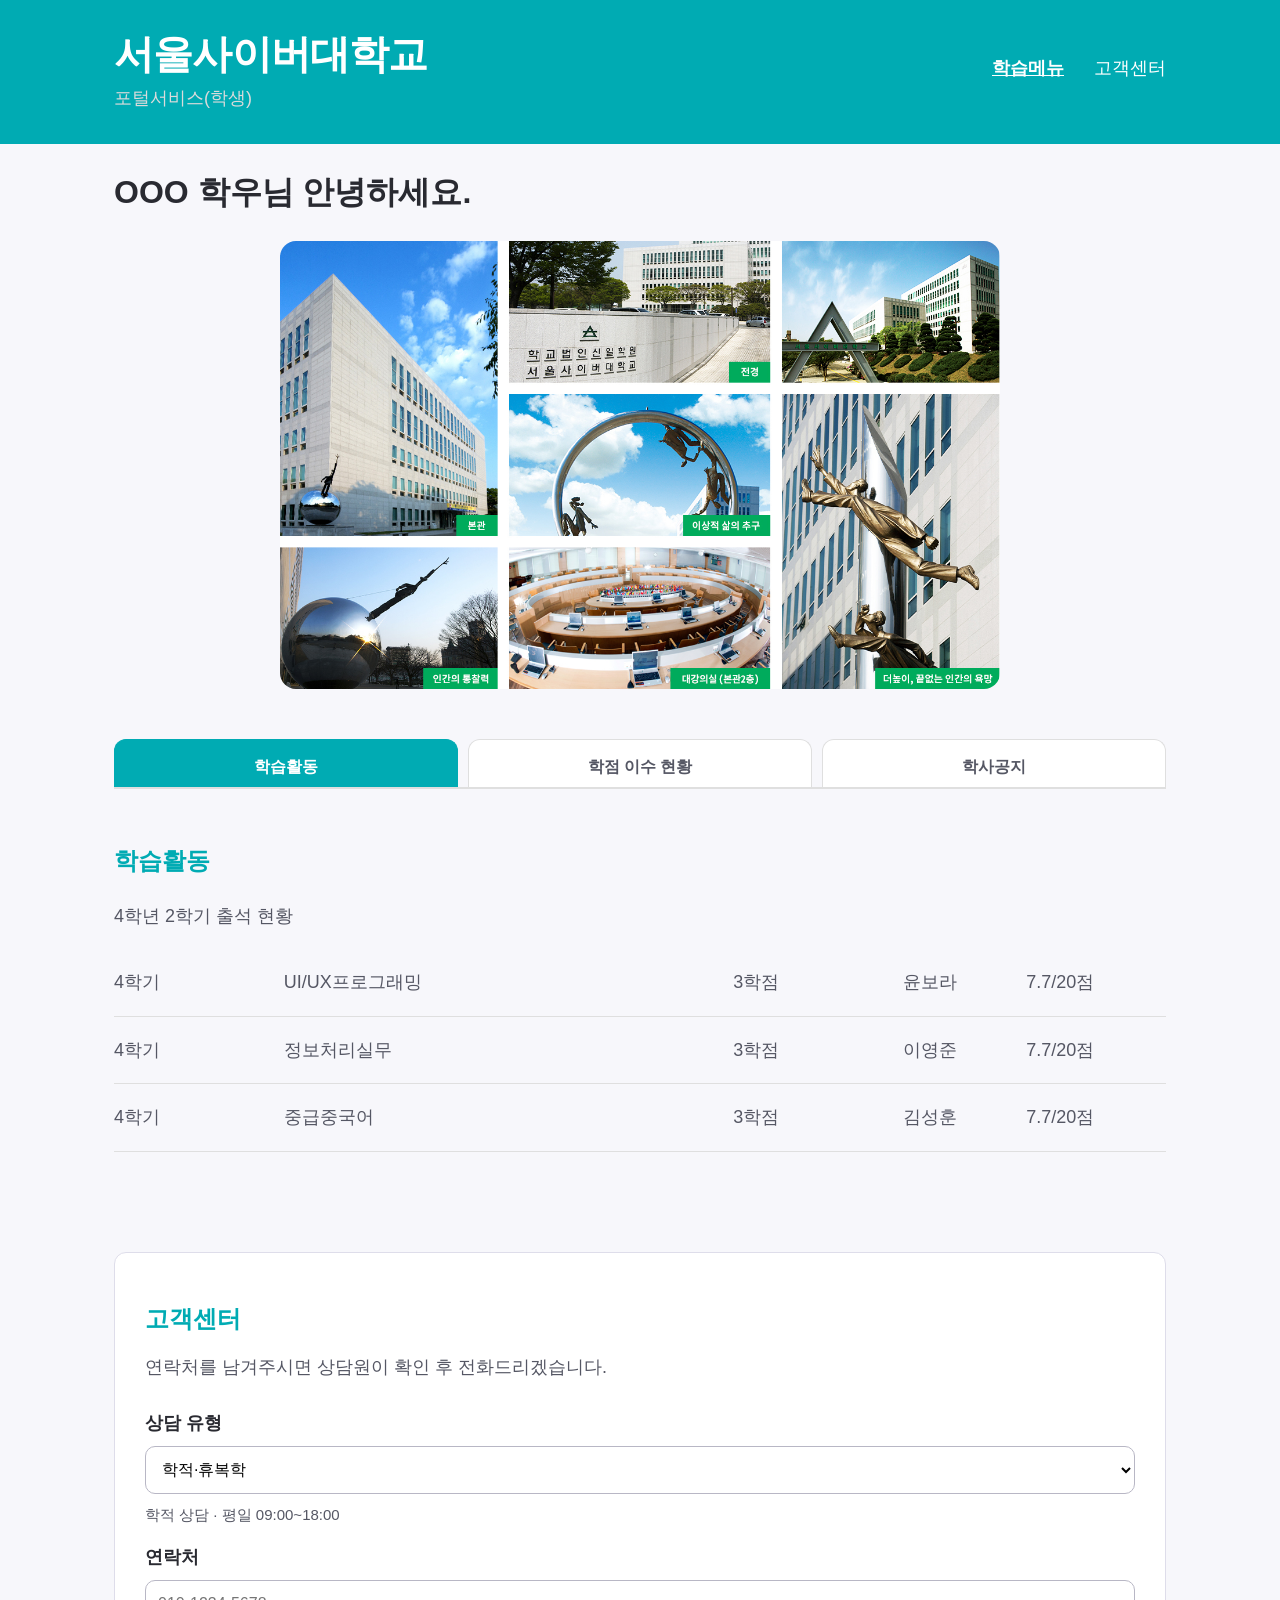
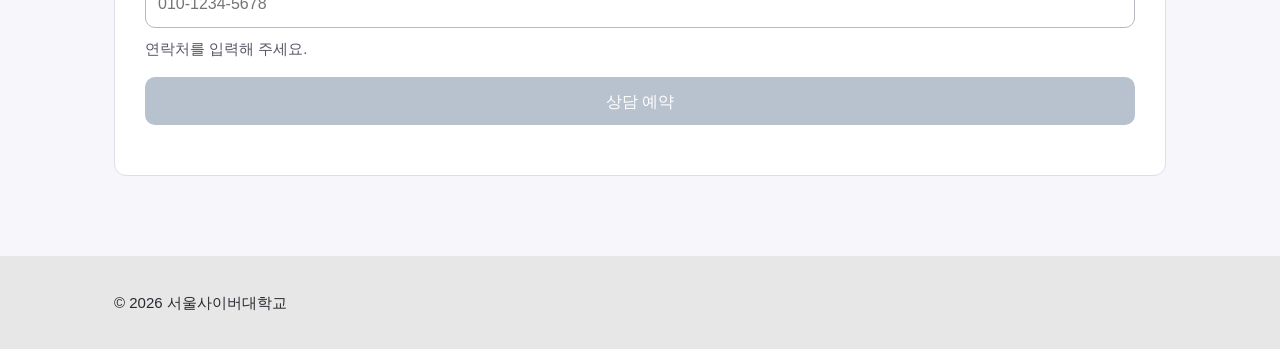
==== commit a19b246a: "6주차 과제 - 이벤트 처리와 동적 UI 구현 - 피드백 적용" ====
--- a/index.html
+++ b/index.html
@@ -2,114 +2,196 @@
 <html lang="ko">
   <head>
     <meta charset="UTF-8" />
-    <title>Re:hear</title>
+    <meta name="viewport" content="width=device-width, initial-scale=1.0" />
+    <title>중간고사</title>
     <link rel="stylesheet" href="style.css" />
     <link rel="stylesheet" href="media.css" />
-    <meta name="viewport" content="width=device-width, initial-scale=1.0" />
+    <script src="script.js" defer></script>
   </head>
 
   <body>
-    <header>
-      <div class="inner">
-        <div class="title">
-          <h1>서울사이버대학교</h1>
-          <p>포털서비스(학생)</p>
+    <div class="wrap">
+      <header>
+        <div class="inner">
+          <div class="title">
+            <h1>서울사이버대학교</h1>
+            <p>포털서비스(학생)</p>
+          </div>
+          <nav aria-label="주요 메뉴">
+            <a href="./index.html" class="active">학습메뉴</a>
+            <a href="./service.html">고객센터</a>
+          </nav>
+        </div>
+      </header>
+
+      <main>
+        <h2>OOO 학우님 안녕하세요.</h2>
+        <img src="assets/images/img_campus1.jpg" alt="ai 생성 이미지" />
+
+        <div class="tabs" role="tablist" aria-label="포털 정보 탭">
+          <button
+            type="button"
+            role="tab"
+            id="tab-about"
+            aria-controls="about"
+            aria-selected="true"
+            class="tab is-active"
+          >
+            학습활동
+          </button>
+          <button
+            type="button"
+            role="tab"
+            id="tab-score"
+            aria-controls="score"
+            aria-selected="false"
+            class="tab"
+            tabindex="-1"
+          >
+            학점 이수 현황
+          </button>
+          <button
+            type="button"
+            role="tab"
+            id="tab-steps"
+            aria-controls="steps"
+            aria-selected="false"
+            class="tab"
+            tabindex="-1"
+          >
+            학사공지
+          </button>
         </div>
 
-        <nav aria-label="주요 메뉴">
-          <a href="#about">학습활동</a>
-          <a href="#score">학점 이수 현황</a>
-          <a href="#steps">학사공지</a>
-          <a href="#subscribe">고객센터</a>
-        </nav>
-      </div>
-    </header>
+        <section
+          id="about"
+          role="tabpanel"
+          aria-labelledby="tab-about"
+          class="tab-panel"
+        >
+          <h3>학습활동</h3>
+          <p>4학년 2학기 출석 현황</p>
+          <ol class="about-list">
+            <li>
+              <p>4학기</p>
+              <p>UI/UX프로그래밍</p>
+              <p>3학점</p>
+              <p>윤보라</p>
+              <p>7.7/20점</p>
+            </li>
+            <li>
+              <p>4학기</p>
+              <p>정보처리실무</p>
+              <p>3학점</p>
+              <p>이영준</p>
+              <p>7.7/20점</p>
+            </li>
+            <li>
+              <p>4학기</p>
+              <p>중급중국어</p>
+              <p>3학점</p>
+              <p>김성훈</p>
+              <p>7.7/20점</p>
+            </li>
+          </ol>
+        </section>
 
-    <main>
-      <h2>OOO 학우님 안녕하세요.</h2>
-      <img src="assets/images/img_campus1.jpg" alt="ai 생성 이미지" />
-      <section id="about">
-        <h3>학습활동</h3>
-        <p>4학년 2학기 출석 현황</p>
-        <ol class="about-list">
-          <li>
-            <p>4학기</p>
-            <p>UI/UX프로그래밍</p>
-            <p>3학점</p>
-            <p>윤보라</p>
-            <p>7.7/20점</p>
-          </li>
-          <li>
-            <p>4학기</p>
-            <p>정보처리실무</p>
-            <p>3학점</p>
-            <p>이영준</p>
-            <p>7.7/20점</p>
-          </li>
-          <li>
-            <p>4학기</p>
-            <p>중급중국어</p>
-            <p>3학점</p>
-            <p>김성훈</p>
-            <p>7.7/20점</p>
-          </li>
-        </ol>
-      </section>
-      <section id="score">
-        <h3>학점 이수 현황</h3>
-        <ul class="features-list">
-          <li>
-            <h4>이수 학점</h4>
-            <p>54점</p>
-          </li>
-          <li>
-            <h4>수강중 학점</h4>
-            <p>14점</p>
-          </li>
-          <li>
-            <h4>평점 평균</h4>
-            <p>4점</p>
-          </li>
-        </ul>
-      </section>
-      <section id="steps">
-        <h3>학사공지</h3>
-        <ol class="steps-list">
-          <li>
-            <p>2026학년도 2학기 중간시험 실시 및 유의사항 안내</p>
-            <span>2026.10.02</span>
-          </li>
-          <li>
-            <p>2026학년도 재학생 초청 문화행사 발레 <지젤> 안내</p>
-            <span>2026.10.02</span>
-          </li>
-          <li>
-            <p>2026학년도 2학기 중간강의평가 실시 안내</p>
-            <span>2026.10.02</span>
-          </li>
-          <li>
-            <p>[필독] CLMS 출석안내</p>
-            <span>2026.10.02</span>
-          </li>
-          <li>
-            <p>제31기 해외역사문화탐방 안내</p>
-            <span>2026.10.02</span>
-          </li>
-        </ol>
-      </section>
-      <section id="subscribe" class="subscribe-card">
-        <h3>고객센터</h3>
-        <p>연락처를 남겨주시면 상담원이 확인 후 전화드리겠습니다.</p>
-        <form>
-          <label for="tel">연락처</label>
-          <input type="tel" id="tel" name="tel" />
-          <button type="submit">상담 예약</button>
-        </form>
-      </section>
-    </main>
+        <section
+          id="score"
+          role="tabpanel"
+          aria-labelledby="tab-score"
+          class="tab-panel"
+          hidden
+        >
+          <h3>학점 이수 현황</h3>
+          <ul class="features-list">
+            <li>
+              <h4>이수 학점</h4>
+              <p>54점</p>
+            </li>
+            <li>
+              <h4>수강중 학점</h4>
+              <p>14점</p>
+            </li>
+            <li>
+              <h4>평점 평균</h4>
+              <p>4점</p>
+            </li>
+          </ul>
+        </section>
 
-    <footer>
-      <small>© 2026 서울사이버대학교</small>
-    </footer>
+        <section
+          id="steps"
+          role="tabpanel"
+          aria-labelledby="tab-steps"
+          class="tab-panel"
+          hidden
+        >
+          <h3>학사공지</h3>
+          <ol class="steps-list">
+            <li>
+              <p>2026학년도 2학기 중간시험 실시 및 유의사항 안내</p>
+              <span>2026.10.02</span>
+            </li>
+            <li>
+              <p>2026학년도 재학생 초청 문화행사 발레 &lt;지젤&gt; 안내</p>
+              <span>2026.10.02</span>
+            </li>
+            <li>
+              <p>2026학년도 2학기 중간강의평가 실시 안내</p>
+              <span>2026.10.02</span>
+            </li>
+            <li>
+              <p>[필독] CLMS 출석안내</p>
+              <span>2026.10.02</span>
+            </li>
+            <li>
+              <p>제31기 해외역사문화탐방 안내</p>
+              <span>2026.10.02</span>
+            </li>
+          </ol>
+        </section>
+
+        <section id="subscribe" class="subscribe-card">
+          <h3>고객센터</h3>
+          <p>연락처를 남겨주시면 상담원이 확인 후 전화드리겠습니다.</p>
+          <form id="consult-form" novalidate>
+            <label for="type">상담 유형</label>
+            <select id="type" name="type">
+              <option value="학적">학적·휴복학</option>
+              <option value="수강">수강·출석</option>
+              <option value="성적">성적·학점</option>
+              <option value="시스템">시스템·로그인</option>
+            </select>
+            <p id="type-hint" class="hint">학적 상담 · 평일 09:00~18:00</p>
+
+            <label for="tel">연락처</label>
+            <input
+              type="tel"
+              id="tel"
+              name="tel"
+              inputmode="numeric"
+              placeholder="010-1234-5678"
+              autocomplete="tel"
+              maxlength="13"
+              aria-describedby="tel-msg"
+            />
+            <p id="tel-msg" class="msg" aria-live="polite">
+              연락처를 입력해 주세요.
+            </p>
+
+            <button type="submit" id="submit-btn" disabled>상담 예약</button>
+          </form>
+        </section>
+      </main>
+
+      <footer>
+        <div class="inner">
+          <small>© 2026 서울사이버대학교</small>
+        </div>
+      </footer>
+
+      <!-- 팝업 -->
+    </div>
   </body>
 </html>
--- a/style.css
+++ b/style.css
@@ -1,3 +1,12 @@
+*,
+*::before,
+*::after {
+  box-sizing: border-box;
+}
+html,
+body {
+  overflow-x: hidden;
+}
 body {
   color: #292a31;
   font-family: "Noto Sans KR", sans-serif;
@@ -7,8 +16,16 @@
   padding: 0;
   background-color: #f7f7fb;
 }
-main,
+main {
+  max-width: 1100px;
+  margin: 0 auto;
+  padding-left: 24px;
+  padding-right: 24px;
+}
 footer {
+  width: 100%;
+}
+footer .inner {
   max-width: 1100px;
   margin: 0 auto;
   padding-left: 24px;
@@ -47,7 +64,7 @@
   line-height: 1.2;
   letter-spacing: -0.02em;
   margin: 0;
-  color: #ffffff;
+  color: #fff;
 }
 section {
   padding-top: 56px;
@@ -64,9 +81,16 @@
   margin-top: 24px;
 }
 nav a {
-  color: #ffffff;
-  font-weight: 700;
+  color: #fff;
   text-decoration: none;
+}
+nav a.active {
+  font-weight: 700;
+  text-decoration: underline;
+}
+nav a:hover {
+  font-weight: 700;
+  text-decoration: underline;
 }
 h2 {
   font-size: 32px;
@@ -83,9 +107,41 @@
   color: #555764;
   line-height: 1.7;
 }
+.tabs {
+  display: flex;
+  gap: 10px;
+  border-bottom: 2px solid #dfdfdf;
+}
+.tab {
+  flex: 1;
+  min-width: 0;
+  padding: 14px 12px;
+  color: #555764;
+  font-weight: 700;
+  background-color: #fff;
+  border: 1px solid #dfdfdf;
+  border-bottom: 0;
+  border-radius: 12px 12px 0 0;
+}
+.tab:hover {
+  background-color: #e9fafb;
+}
+.tab.is-active {
+  color: #fff;
+  background-color: #00abb3;
+  border-color: #00abb3;
+}
+.tab-panel {
+  padding-top: 32px;
+}
+.tab-panel[hidden] {
+  display: none;
+}
+
 .about-list {
   padding: 0;
   margin: 0;
+  list-style: none;
 }
 .about-list li {
   display: flex;
@@ -109,6 +165,7 @@
 .about-list li p:nth-child(5) {
   width: 15%;
 }
+
 .features-list {
   list-style-type: none;
   padding-left: 0;
@@ -139,13 +196,11 @@
   margin: 0;
   font-size: 18px;
 }
-.feature-card {
-  flex: 1;
-  padding: 20px 24px;
-  margin-bottom: 0;
-  bottom: 1px solid #deddea;
-  border-radius: 12px;
-  background-color: #f4f3ff;
+
+.steps-list {
+  padding: 0;
+  margin: 0;
+  list-style: none;
 }
 .steps-list li {
   display: flex;
@@ -153,60 +208,103 @@
   gap: 10px;
   border-bottom: 1px solid #dfdfdf;
 }
+.steps-list li p {
+  flex: 1;
+}
 .steps-list li span {
   font-size: 15px;
   color: #999999;
-}
-*,
-*::before,
-*::after {
-  box-sizing: border-box;
-}
+  white-space: nowrap;
+}
+
 .subscribe-card {
   padding: 50px 30px;
   margin-top: 100px;
-  border-color: #f4f3ff;
   border: 1px solid #deddea;
   border-radius: 12px;
+  background-color: #fff;
 }
 .subscribe-card h3 {
   margin: 0;
 }
 form {
   display: flex;
-  align-items: center;
-  gap: 12px;
-}
-input {
-  flex: 1;
+  flex-direction: column;
+  align-items: stretch;
+  gap: 8px;
+}
+label {
+  font-weight: 700;
+  margin-top: 8px;
+}
+input,
+select {
+  width: 100%;
   min-width: 0;
   font-size: 16px;
   padding: 12px;
   margin-bottom: 0;
-  bottom: 1px solid #b8b7c5;
+  background-color: #fff;
+  border: 1px solid #b8b7c5;
   border-radius: 10px;
 }
 input,
+select,
 button {
+  height: 48px;
   font: inherit;
+  font-size: 16px;
+}
+.hint,
+.msg {
+  margin: 0;
+  font-size: 15px;
+  min-height: 1.6em;
+}
+.msg.is-valid {
+  color: #1a7f37;
+}
+.msg.is-invalid {
+  color: #c62828;
+}
+input.is-valid {
+  border-color: #1a7f37;
+  background-color: #f1faf3;
+}
+input.is-invalid {
+  border-color: #c62828;
+  background-color: #fdf3f3;
 }
 button {
   padding: 12px 18px;
   border: 0;
   border-radius: 10px;
-  color: #ffffff;
+  color: #fff;
   background-color: #00abb3;
   cursor: pointer;
 }
+button[type="submit"] {
+  margin-top: 8px;
+}
 button:hover {
   background-color: #008b92;
 }
+button:disabled,
+button:disabled:hover {
+  background-color: #b8c2cf;
+  cursor: not-allowed;
+}
+button.is-done,
+button.is-done:disabled {
+  background-color: #1a7f37;
+  cursor: default;
+}
 button:focus,
-input:focus {
+input:focus,
+select:focus {
   outline: 3px solid #8be2e7;
   outline-offset: 2px;
 }
-
 button:active {
   transform: translateY(1px);
 }
--- a/media.css
+++ b/media.css
@@ -23,7 +23,8 @@
   p {
     font-size: 16px;
   }
-  input {
+  input,
+  select {
     font-size: 16px;
     padding: 8px;
   }
@@ -34,6 +35,16 @@
     padding: 12px 20px;
     font-size: 16px;
   }
+  .hint,
+  .msg {
+    font-size: 14px;
+  }
+  .tab {
+    padding: 12px 10px;
+  }
+  .about-list li {
+    gap: 16px;
+  }
   .features-list li h4 {
     font-size: 18px;
   }
@@ -41,6 +52,7 @@
     font-size: 16px;
   }
 }
+
 @media (max-width: 768px) {
   main,
   footer {
@@ -50,7 +62,7 @@
   header .inner {
     flex-direction: column;
     justify-content: center;
-    padding: 20px 18px;
+    padding: 20px 18px 15px;
   }
   header .title {
     flex-direction: row;
@@ -87,6 +99,13 @@
     margin: 20px auto 40px;
     border-radius: 12px;
   }
+  .tab {
+    padding: 12px 6px;
+    font-size: 15px;
+  }
+  .tab-panel {
+    padding-top: 24px;
+  }
   .about-list li {
     gap: 10px;
   }
@@ -97,11 +116,16 @@
   .steps-list li {
     justify-content: space-between;
   }
+  .features-list {
+    grid-auto-flow: row;
+  }
   .features-list li {
     padding: 16px;
   }
   .features-list li h4 {
-    font-size: 16px;
+    width: 100%;
+    font-size: 16px;
+    text-align: center;
   }
   .features-list li p {
     font-size: 15px;
@@ -110,9 +134,18 @@
     padding: 30px 24px;
     margin-top: 80px;
   }
-  input {
-    font-size: 14px;
-    padding: 4px;
+  form {
+    max-width: none;
+  }
+  input,
+  select,
+  button {
+    height: 42px;
+  }
+  input,
+  select {
+    font-size: 14px;
+    padding: 6px 8px;
   }
   label {
     font-size: 15px;
@@ -121,10 +154,15 @@
     padding: 6px 18px;
     font-size: 14px;
   }
+  .hint,
+  .msg {
+    font-size: 13px;
+  }
   footer {
     margin-top: 60px;
   }
 }
+
 @media (max-width: 390px) {
   header .inner {
     padding: 16px 18px;
@@ -153,6 +191,33 @@
   }
   h2 {
     font-size: 18px;
+  }
+  .tabs {
+    gap: 4px;
+  }
+  .tab {
+    padding: 10px 2px;
+    font-size: 13px;
+  }
+  .tab-panel {
+    padding-top: 16px;
+  }
+  .about-list li {
+    display: grid;
+    grid-template-columns: 1fr 1fr;
+    gap: 0 10px;
+    padding: 8px 0;
+    white-space: normal;
+  }
+  .about-list li p {
+    margin: 0;
+  }
+  .about-list li p:nth-child(n) {
+    width: auto;
+  }
+  .about-list li p:nth-child(2) {
+    grid-column: 1 / -1;
+    font-weight: 700;
   }
   .features-list {
     gap: 6px;
@@ -180,10 +245,10 @@
     margin-top: 50px;
   }
   .subscribe-card p {
-    margin-top: 0;
+    margin-top: 5px;
+    line-height: 20px;
   }
   form {
-    flex-wrap: wrap;
     margin-top: 20px;
   }
   form button {
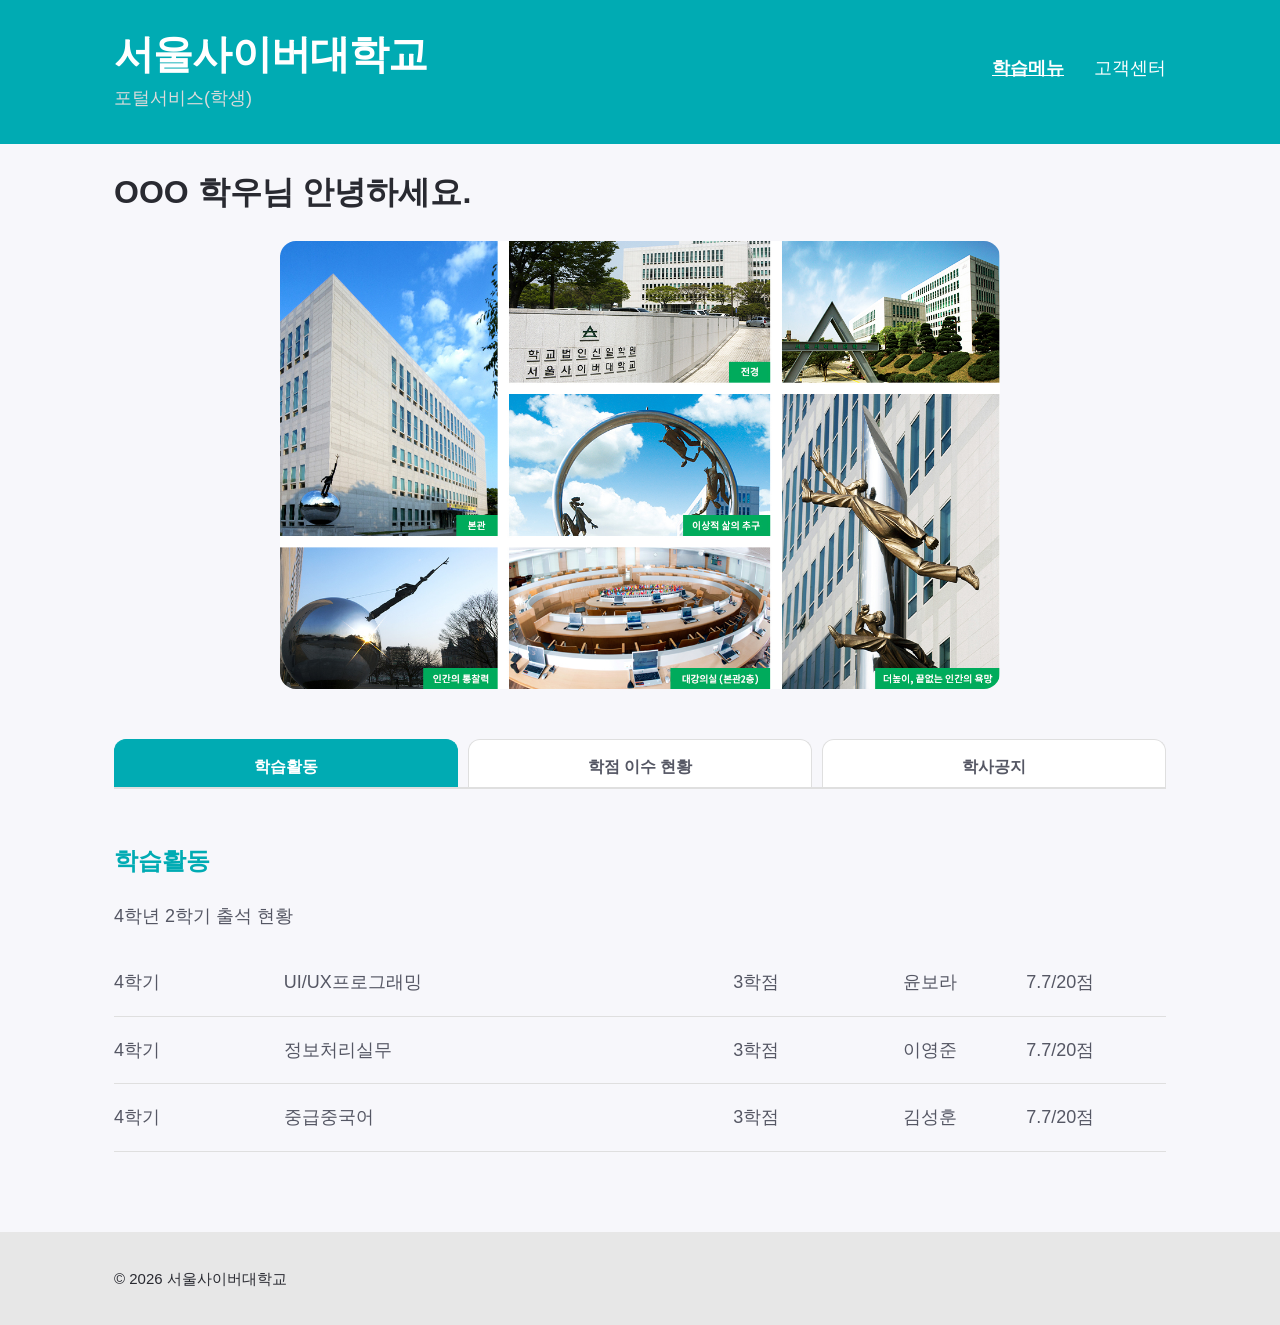
==== commit 6501bb52: "UI/UX프로그래밍 중간고사" ====
--- a/index.html
+++ b/index.html
@@ -151,38 +151,6 @@
             </li>
           </ol>
         </section>
-
-        <section id="subscribe" class="subscribe-card">
-          <h3>고객센터</h3>
-          <p>연락처를 남겨주시면 상담원이 확인 후 전화드리겠습니다.</p>
-          <form id="consult-form" novalidate>
-            <label for="type">상담 유형</label>
-            <select id="type" name="type">
-              <option value="학적">학적·휴복학</option>
-              <option value="수강">수강·출석</option>
-              <option value="성적">성적·학점</option>
-              <option value="시스템">시스템·로그인</option>
-            </select>
-            <p id="type-hint" class="hint">학적 상담 · 평일 09:00~18:00</p>
-
-            <label for="tel">연락처</label>
-            <input
-              type="tel"
-              id="tel"
-              name="tel"
-              inputmode="numeric"
-              placeholder="010-1234-5678"
-              autocomplete="tel"
-              maxlength="13"
-              aria-describedby="tel-msg"
-            />
-            <p id="tel-msg" class="msg" aria-live="polite">
-              연락처를 입력해 주세요.
-            </p>
-
-            <button type="submit" id="submit-btn" disabled>상담 예약</button>
-          </form>
-        </section>
       </main>
 
       <footer>
@@ -190,8 +158,6 @@
           <small>© 2026 서울사이버대학교</small>
         </div>
       </footer>
-
-      <!-- 팝업 -->
     </div>
   </body>
 </html>
--- a/style.css
+++ b/style.css
@@ -308,3 +308,72 @@
 button:active {
   transform: translateY(1px);
 }
+
+.my-list-box {
+  margin-top: 40px;
+  padding-top: 32px;
+  border-top: 1px solid #dfdfdf;
+}
+.my-list-box h4 {
+  margin: 0;
+  font-size: 20px;
+}
+.list-empty {
+  margin-top: 16px;
+  padding: 24px 20px;
+  text-align: center;
+  background-color: #f7f7fb;
+  border: 1px dashed #bcbcbc;
+  border-radius: 12px;
+}
+.list-empty[hidden] {
+  display: none;
+}
+.list-empty p {
+  margin: 0 0 12px;
+}
+.list-empty button {
+  padding: 0 20px;
+}
+.my-list {
+  margin: 16px 0 0;
+  padding: 0;
+  list-style: none;
+}
+.list-item {
+  display: flex;
+  align-items: center;
+  flex-wrap: wrap;
+  gap: 8px 12px;
+  margin-bottom: 10px;
+  padding: 14px 16px;
+  background-color: #f7f7fb;
+  border: 1px solid #deddea;
+  border-radius: 12px;
+}
+.list-item strong {
+  flex: 1;
+}
+.list-item button {
+  height: 36px;
+  padding: 0 14px;
+  font-size: 14px;
+}
+.badge {
+  padding: 2px 10px;
+  font-size: 13px;
+  font-weight: 700;
+  color: #fff;
+  background-color: #00abb3;
+  border-radius: 999px;
+}
+.list-item.is-canceled {
+  color: #999999;
+  background-color: #f3f3f3;
+}
+.list-item.is-canceled strong {
+  text-decoration: line-through;
+}
+.list-item.is-canceled .badge {
+  background-color: #999999;
+}
--- a/media.css
+++ b/media.css
@@ -50,6 +50,9 @@
   }
   .features-list li p {
     font-size: 16px;
+  }
+  .my-list-box h4 {
+    font-size: 18px;
   }
 }
 
@@ -161,6 +164,13 @@
   footer {
     margin-top: 60px;
   }
+  .my-list-box {
+    margin-top: 32px;
+    padding-top: 24px;
+  }
+  .my-list-box h4 {
+    font-size: 16px;
+  }
 }
 
 @media (max-width: 390px) {
@@ -255,4 +265,18 @@
     width: 100%;
     padding: 8px 18px;
   }
+  .my-list-box {
+    margin-top: 24px;
+    padding-top: 20px;
+  }
+  .list-item strong {
+    white-space: nowrap;
+  }
+  .tel {
+    flex-basis: 100%;
+  }
+  .list-item button,
+  .list-empty button {
+    width: 100%;
+  }
 }
